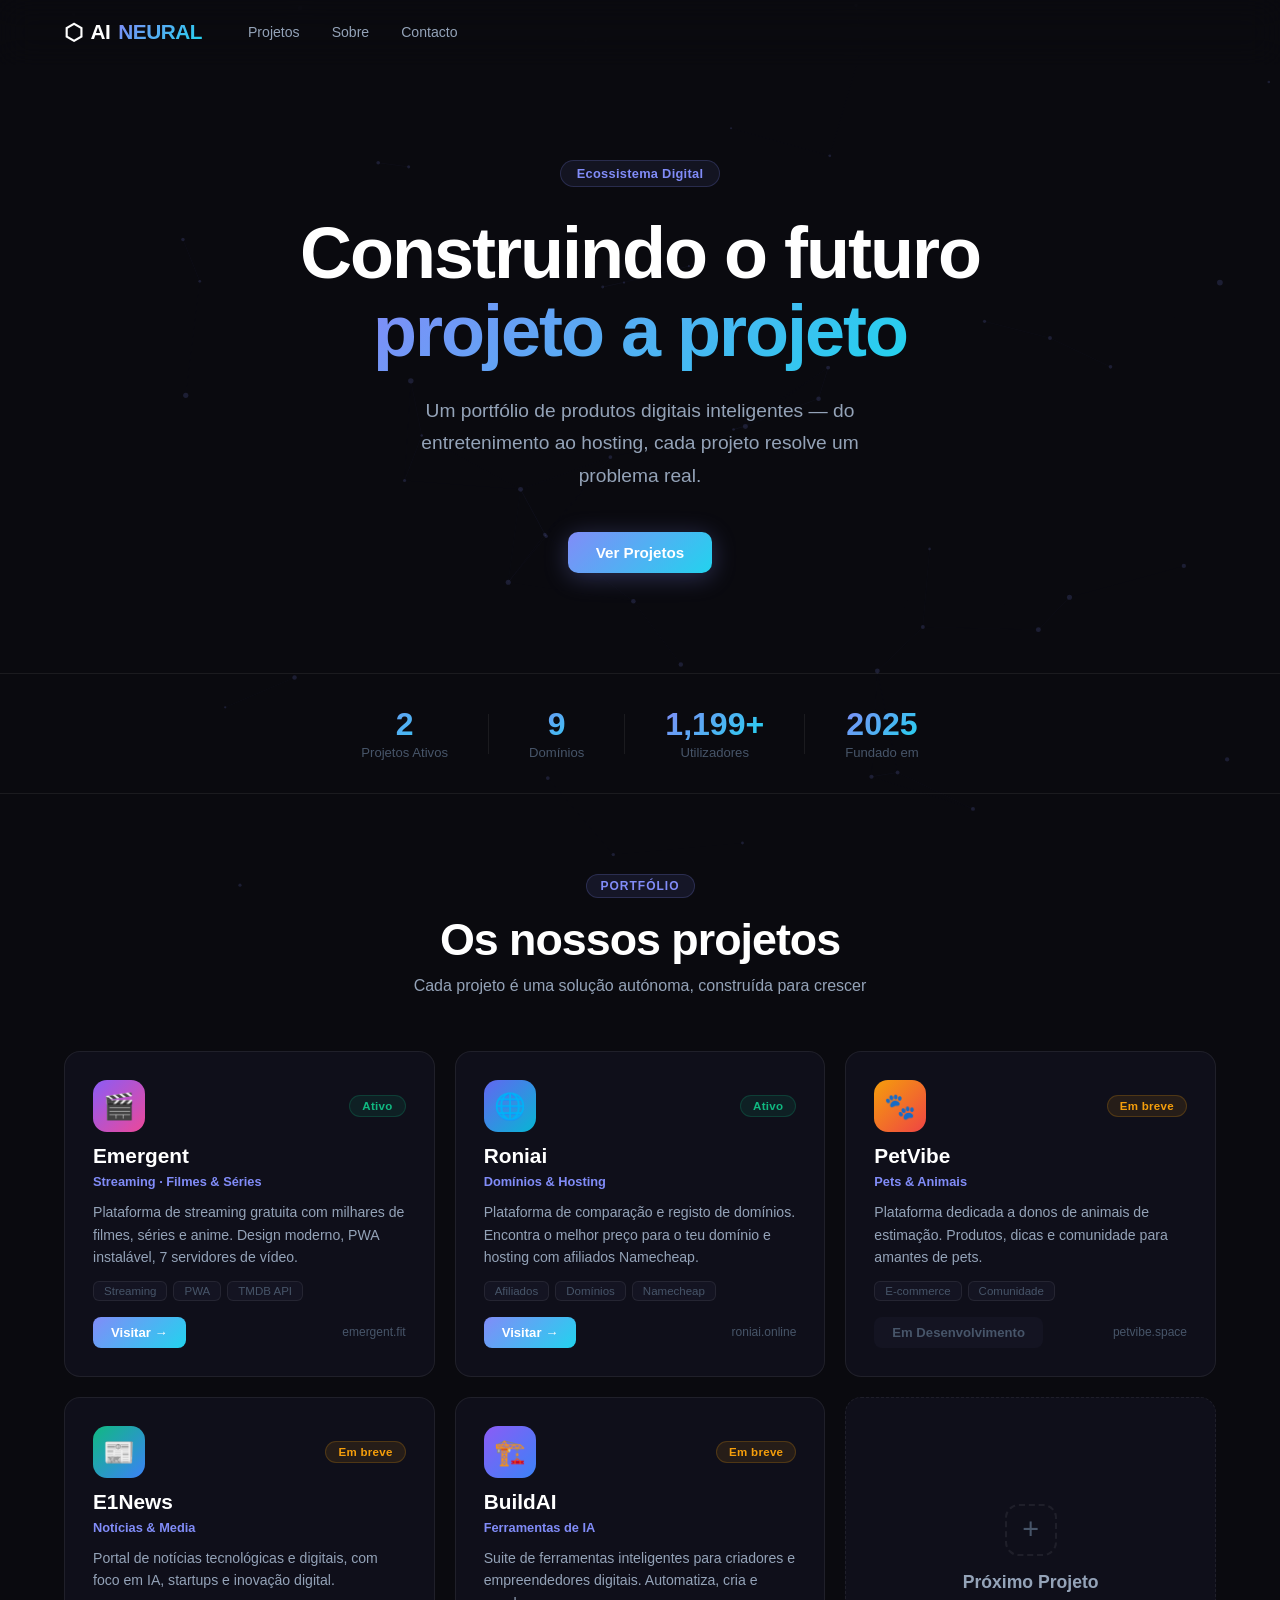
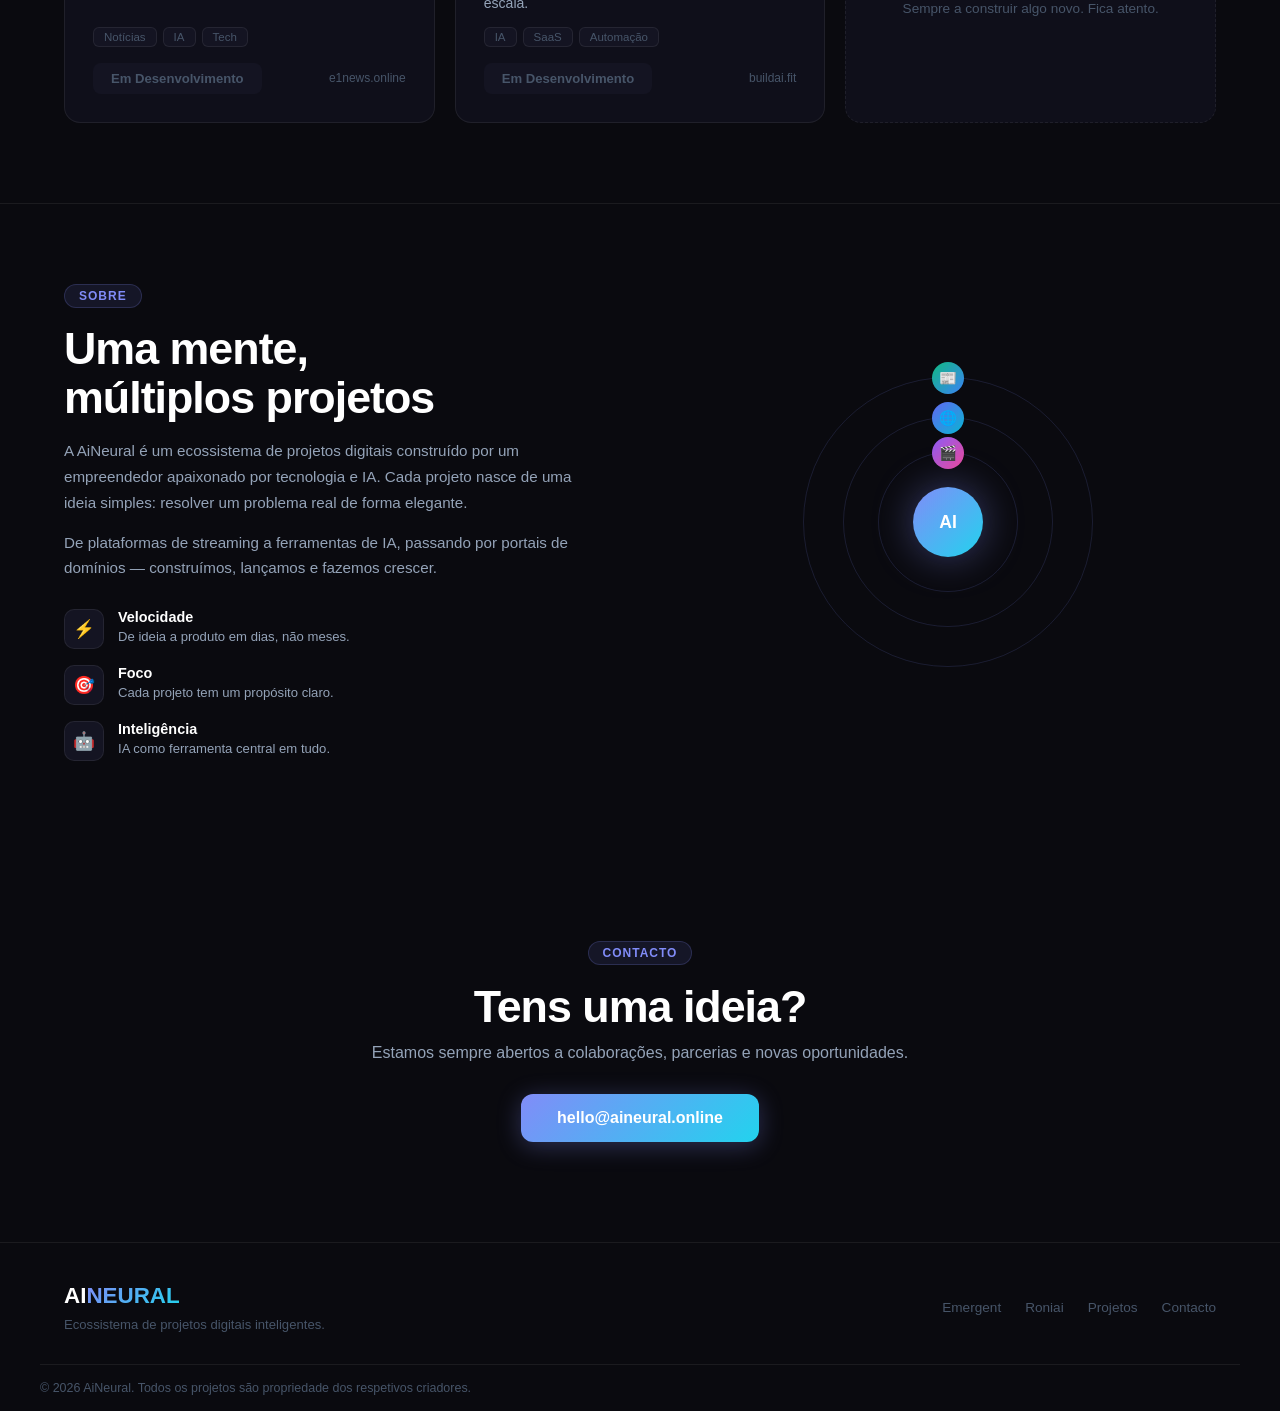
==== index.html @ 032a3f02 "AiNeural - plataforma portfólio de projetos digitais" ====
<!DOCTYPE html>
<html lang="pt">
<head>
  <meta charset="UTF-8">
  <meta name="viewport" content="width=device-width, initial-scale=1.0">
  <title>AiNeural — Ecossistema Digital</title>
  <meta name="description" content="Um ecossistema de projetos digitais inteligentes. Streaming, domínios, e muito mais.">
  <meta name="theme-color" content="#0a0a0f">
  <link rel="stylesheet" href="css/style.css">
  <link rel="icon" href="data:image/svg+xml,<svg xmlns='http://www.w3.org/2000/svg' viewBox='0 0 100 100'><text y='.9em' font-size='90'>🧠</text></svg>">
</head>
<body>

<!-- ─── Canvas neural background ─────────────────────────────────────────── -->
<canvas id="neural-canvas"></canvas>

<!-- ─── Header ───────────────────────────────────────────────────────────── -->
<header>
  <div class="container header-inner">
    <a class="logo" href="#">
      <span class="logo-icon">⬡</span>
      AI<strong>NEURAL</strong>
    </a>
    <nav>
      <a href="#projetos">Projetos</a>
      <a href="#sobre">Sobre</a>
      <a href="#contacto">Contacto</a>
    </nav>
    <button class="hamburger" id="hamburger" onclick="document.getElementById('mobile-nav').classList.toggle('open')">
      <span></span><span></span><span></span>
    </button>
  </div>
</header>

<!-- ─── Mobile Nav ────────────────────────────────────────────────────────── -->
<div class="mobile-nav" id="mobile-nav">
  <button class="mobile-nav-close" onclick="document.getElementById('mobile-nav').classList.remove('open')">✕</button>
  <a href="#projetos" onclick="document.getElementById('mobile-nav').classList.remove('open')">Projetos</a>
  <a href="#sobre" onclick="document.getElementById('mobile-nav').classList.remove('open')">Sobre</a>
  <a href="#contacto" onclick="document.getElementById('mobile-nav').classList.remove('open')">Contacto</a>
</div>

<!-- ─── Hero ──────────────────────────────────────────────────────────────── -->
<section class="hero">
  <div class="container hero-inner">
    <div class="hero-tag">Ecossistema Digital</div>
    <h1>Construindo o futuro<br><span class="gradient-text">projeto a projeto</span></h1>
    <p>Um portfólio de produtos digitais inteligentes — do entretenimento ao hosting, cada projeto resolve um problema real.</p>
    <a href="#projetos" class="btn-primary">Ver Projetos</a>
  </div>
</section>

<!-- ─── Stats ─────────────────────────────────────────────────────────────── -->
<section class="stats-bar">
  <div class="container stats-inner">
    <div class="stat-item">
      <strong id="count-projects">0</strong>
      <span>Projetos Ativos</span>
    </div>
    <div class="stat-divider"></div>
    <div class="stat-item">
      <strong id="count-domains">0</strong>
      <span>Domínios</span>
    </div>
    <div class="stat-divider"></div>
    <div class="stat-item">
      <strong id="count-users">0</strong>
      <span>Utilizadores</span>
    </div>
    <div class="stat-divider"></div>
    <div class="stat-item">
      <strong>2025</strong>
      <span>Fundado em</span>
    </div>
  </div>
</section>

<!-- ─── Projetos ──────────────────────────────────────────────────────────── -->
<section class="projects" id="projetos">
  <div class="container">
    <div class="section-header">
      <div class="section-tag">Portfólio</div>
      <h2>Os nossos projetos</h2>
      <p>Cada projeto é uma solução autónoma, construída para crescer</p>
    </div>

    <div class="projects-grid" id="projects-grid">

      <!-- Emergent -->
      <div class="project-card" data-status="live">
        <div class="project-header">
          <div class="project-icon" style="background: linear-gradient(135deg,#8B5CF6,#EC4899)">🎬</div>
          <div class="project-status live">Ativo</div>
        </div>
        <h3>Emergent</h3>
        <p class="project-tagline">Streaming · Filmes &amp; Séries</p>
        <p class="project-desc">Plataforma de streaming gratuita com milhares de filmes, séries e anime. Design moderno, PWA instalável, 7 servidores de vídeo.</p>
        <div class="project-tags">
          <span>Streaming</span>
          <span>PWA</span>
          <span>TMDB API</span>
        </div>
        <div class="project-footer">
          <a href="https://emergent.fit" target="_blank" class="btn-project">Visitar →</a>
          <span class="project-domain">emergent.fit</span>
        </div>
      </div>

      <!-- Roniai -->
      <div class="project-card" data-status="live">
        <div class="project-header">
          <div class="project-icon" style="background: linear-gradient(135deg,#6366F1,#06B6D4)">🌐</div>
          <div class="project-status live">Ativo</div>
        </div>
        <h3>Roniai</h3>
        <p class="project-tagline">Domínios &amp; Hosting</p>
        <p class="project-desc">Plataforma de comparação e registo de domínios. Encontra o melhor preço para o teu domínio e hosting com afiliados Namecheap.</p>
        <div class="project-tags">
          <span>Afiliados</span>
          <span>Domínios</span>
          <span>Namecheap</span>
        </div>
        <div class="project-footer">
          <a href="https://roniai.online" target="_blank" class="btn-project">Visitar →</a>
          <span class="project-domain">roniai.online</span>
        </div>
      </div>

      <!-- Em breve 1 -->
      <div class="project-card" data-status="soon">
        <div class="project-header">
          <div class="project-icon" style="background: linear-gradient(135deg,#F59E0B,#EF4444)">🐾</div>
          <div class="project-status soon">Em breve</div>
        </div>
        <h3>PetVibe</h3>
        <p class="project-tagline">Pets &amp; Animais</p>
        <p class="project-desc">Plataforma dedicada a donos de animais de estimação. Produtos, dicas e comunidade para amantes de pets.</p>
        <div class="project-tags">
          <span>E-commerce</span>
          <span>Comunidade</span>
        </div>
        <div class="project-footer">
          <span class="btn-project coming">Em Desenvolvimento</span>
          <span class="project-domain">petvibe.space</span>
        </div>
      </div>

      <!-- Em breve 2 -->
      <div class="project-card" data-status="soon">
        <div class="project-header">
          <div class="project-icon" style="background: linear-gradient(135deg,#10B981,#3B82F6)">📰</div>
          <div class="project-status soon">Em breve</div>
        </div>
        <h3>E1News</h3>
        <p class="project-tagline">Notícias &amp; Media</p>
        <p class="project-desc">Portal de notícias tecnológicas e digitais, com foco em IA, startups e inovação digital.</p>
        <div class="project-tags">
          <span>Notícias</span>
          <span>IA</span>
          <span>Tech</span>
        </div>
        <div class="project-footer">
          <span class="btn-project coming">Em Desenvolvimento</span>
          <span class="project-domain">e1news.online</span>
        </div>
      </div>

      <!-- Em breve 3 -->
      <div class="project-card" data-status="soon">
        <div class="project-header">
          <div class="project-icon" style="background: linear-gradient(135deg,#8B5CF6,#3B82F6)">🏗️</div>
          <div class="project-status soon">Em breve</div>
        </div>
        <h3>BuildAI</h3>
        <p class="project-tagline">Ferramentas de IA</p>
        <p class="project-desc">Suite de ferramentas inteligentes para criadores e empreendedores digitais. Automatiza, cria e escala.</p>
        <div class="project-tags">
          <span>IA</span>
          <span>SaaS</span>
          <span>Automação</span>
        </div>
        <div class="project-footer">
          <span class="btn-project coming">Em Desenvolvimento</span>
          <span class="project-domain">buildai.fit</span>
        </div>
      </div>

      <!-- Novo projeto -->
      <div class="project-card new-project">
        <div class="new-project-inner">
          <div class="new-icon">+</div>
          <h3>Próximo Projeto</h3>
          <p>Sempre a construir algo novo. Fica atento.</p>
        </div>
      </div>

    </div>
  </div>
</section>

<!-- ─── Sobre ───────────────────────────────────────────────────────────────── -->
<section class="about" id="sobre">
  <div class="container about-inner">
    <div class="about-text">
      <div class="section-tag">Sobre</div>
      <h2>Uma mente,<br>múltiplos projetos</h2>
      <p>A AiNeural é um ecossistema de projetos digitais construído por um empreendedor apaixonado por tecnologia e IA. Cada projeto nasce de uma ideia simples: resolver um problema real de forma elegante.</p>
      <p>De plataformas de streaming a ferramentas de IA, passando por portais de domínios — construímos, lançamos e fazemos crescer.</p>
      <div class="about-values">
        <div class="value">
          <span class="value-icon">⚡</span>
          <div>
            <strong>Velocidade</strong>
            <p>De ideia a produto em dias, não meses.</p>
          </div>
        </div>
        <div class="value">
          <span class="value-icon">🎯</span>
          <div>
            <strong>Foco</strong>
            <p>Cada projeto tem um propósito claro.</p>
          </div>
        </div>
        <div class="value">
          <span class="value-icon">🤖</span>
          <div>
            <strong>Inteligência</strong>
            <p>IA como ferramenta central em tudo.</p>
          </div>
        </div>
      </div>
    </div>
    <div class="about-visual">
      <div class="orbit-container">
        <div class="orbit-center">AI</div>
        <div class="orbit orbit-1">
          <div class="orbit-dot" style="background:linear-gradient(135deg,#8B5CF6,#EC4899)">🎬</div>
        </div>
        <div class="orbit orbit-2">
          <div class="orbit-dot" style="background:linear-gradient(135deg,#6366F1,#06B6D4)">🌐</div>
        </div>
        <div class="orbit orbit-3">
          <div class="orbit-dot" style="background:linear-gradient(135deg,#10B981,#3B82F6)">📰</div>
        </div>
      </div>
    </div>
  </div>
</section>

<!-- ─── Contacto ───────────────────────────────────────────────────────────── -->
<section class="contact" id="contacto">
  <div class="container contact-inner">
    <div class="section-tag">Contacto</div>
    <h2>Tens uma ideia?</h2>
    <p>Estamos sempre abertos a colaborações, parcerias e novas oportunidades.</p>
    <a href="mailto:hello@aineural.online" class="btn-primary btn-lg">hello@aineural.online</a>
  </div>
</section>

<!-- ─── Footer ─────────────────────────────────────────────────────────────── -->
<footer>
  <div class="container footer-inner">
    <div>
      <span class="footer-logo">AI<strong>NEURAL</strong></span>
      <p>Ecossistema de projetos digitais inteligentes.</p>
    </div>
    <div class="footer-links">
      <a href="https://emergent.fit" target="_blank">Emergent</a>
      <a href="https://roniai.online" target="_blank">Roniai</a>
      <a href="#projetos">Projetos</a>
      <a href="#contacto">Contacto</a>
    </div>
  </div>
  <div class="container footer-bottom">
    <p>© <span id="year"></span> AiNeural. Todos os projetos são propriedade dos respetivos criadores.</p>
  </div>
</footer>

<script src="js/app.js"></script>
</body>
</html>
---- css/style.css ----
/* ─── Variables ───────────────────────────────────────────────────────────── */
:root {
  --bg: #0a0a0f;
  --bg2: #0f0f1a;
  --bg3: #141422;
  --bg4: #1e1e30;
  --border: rgba(255,255,255,0.07);
  --text: #ffffff;
  --text2: #94a3b8;
  --text3: #475569;
  --primary: #818CF8;
  --gradient: linear-gradient(135deg, #818CF8, #22D3EE);
  --glow: rgba(129,140,248,0.15);
  --radius: 16px;
  --transition: 0.2s ease;
}

/* ─── Reset ───────────────────────────────────────────────────────────────── */
*, *::before, *::after { box-sizing: border-box; margin: 0; padding: 0; }
html { scroll-behavior: smooth; }
body { font-family: 'Helvetica Neue', Arial, sans-serif; background: var(--bg); color: var(--text); min-height: 100vh; overflow-x: hidden; }
a { color: inherit; text-decoration: none; }
img { max-width: 100%; }
button { cursor: pointer; border: none; background: none; color: inherit; font: inherit; }
.container { max-width: 1200px; margin: 0 auto; padding: 0 24px; }

/* ─── Neural Canvas ───────────────────────────────────────────────────────── */
#neural-canvas {
  position: fixed; inset: 0; z-index: 0;
  pointer-events: none; opacity: 0.4;
}

/* ─── Gradient Text ───────────────────────────────────────────────────────── */
.gradient-text {
  background: var(--gradient);
  -webkit-background-clip: text;
  -webkit-text-fill-color: transparent;
  background-clip: text;
}

/* ─── Buttons ─────────────────────────────────────────────────────────────── */
.btn-primary {
  display: inline-flex; align-items: center; gap: 8px;
  padding: 12px 28px; border-radius: 10px;
  background: var(--gradient); color: #fff;
  font-weight: 700; font-size: 0.95rem;
  box-shadow: 0 4px 24px rgba(129,140,248,0.3);
  transition: opacity var(--transition), transform var(--transition);
  position: relative; z-index: 1;
}
.btn-primary:hover { opacity: 0.88; transform: translateY(-2px); }
.btn-primary.btn-lg { padding: 15px 36px; font-size: 1rem; border-radius: 12px; }

/* ─── Header ──────────────────────────────────────────────────────────────── */
header {
  position: fixed; top: 0; left: 0; right: 0; z-index: 100;
  background: rgba(10,10,15,0.8);
  backdrop-filter: blur(16px); -webkit-backdrop-filter: blur(16px);
  border-bottom: 1px solid var(--border);
}
.header-inner { display: flex; align-items: center; gap: 24px; height: 64px; position: relative; z-index: 1; }
.logo {
  display: flex; align-items: center; gap: 8px;
  font-size: 1.3rem; font-weight: 800; color: var(--text);
  flex-shrink: 0; letter-spacing: -0.5px;
}
.logo strong { background: var(--gradient); -webkit-background-clip: text; -webkit-text-fill-color: transparent; background-clip: text; }
.logo-icon { font-size: 1.4rem; }
nav { display: flex; gap: 4px; margin-left: 8px; }
nav a { padding: 6px 14px; border-radius: 8px; font-size: 0.88rem; color: var(--text2); transition: color var(--transition), background var(--transition); }
nav a:hover { color: var(--text); background: var(--bg3); }
.hamburger { display: none; flex-direction: column; gap: 5px; padding: 8px; margin-left: auto; }
.hamburger span { width: 22px; height: 2px; background: var(--text); border-radius: 2px; }
.mobile-nav { display: none; position: fixed; inset: 0; background: var(--bg2); z-index: 200; padding: 80px 24px 24px; flex-direction: column; gap: 4px; }
.mobile-nav.open { display: flex; }
.mobile-nav a { padding: 14px 0; font-size: 1rem; border-bottom: 1px solid var(--border); color: var(--text2); }
.mobile-nav-close { position: absolute; top: 20px; right: 20px; font-size: 1.5rem; color: var(--text3); }

/* ─── Section Tag ─────────────────────────────────────────────────────────── */
.section-tag {
  display: inline-block;
  background: rgba(129,140,248,0.1);
  border: 1px solid rgba(129,140,248,0.2);
  color: var(--primary); font-size: 0.75rem;
  font-weight: 700; letter-spacing: 1px;
  text-transform: uppercase; padding: 4px 14px;
  border-radius: 20px; margin-bottom: 16px;
}

/* ─── Hero ────────────────────────────────────────────────────────────────── */
.hero { padding: 160px 0 100px; position: relative; text-align: center; }
.hero-inner { position: relative; z-index: 1; }
.hero-tag {
  display: inline-block;
  background: rgba(129,140,248,0.08);
  border: 1px solid rgba(129,140,248,0.2);
  color: var(--primary); font-size: 0.8rem; font-weight: 600;
  padding: 5px 16px; border-radius: 20px; margin-bottom: 28px;
  letter-spacing: 0.3px;
}
.hero h1 {
  font-size: clamp(2.4rem, 6vw, 4.5rem);
  font-weight: 900; line-height: 1.08;
  letter-spacing: -2px; margin-bottom: 24px;
}
.hero p { color: var(--text2); font-size: clamp(1rem, 2vw, 1.2rem); line-height: 1.7; max-width: 520px; margin: 0 auto 40px; }

/* ─── Stats Bar ───────────────────────────────────────────────────────────── */
.stats-bar { padding: 32px 0; border-top: 1px solid var(--border); border-bottom: 1px solid var(--border); position: relative; z-index: 1; }
.stats-inner { display: flex; align-items: center; justify-content: center; gap: 40px; flex-wrap: wrap; }
.stat-item { text-align: center; }
.stat-item strong { display: block; font-size: 2rem; font-weight: 900; background: var(--gradient); -webkit-background-clip: text; -webkit-text-fill-color: transparent; background-clip: text; }
.stat-item span { font-size: 0.82rem; color: var(--text3); }
.stat-divider { width: 1px; height: 40px; background: var(--border); }

/* ─── Section Header ──────────────────────────────────────────────────────── */
.section-header { text-align: center; margin-bottom: 56px; }
.section-header h2 { font-size: clamp(1.8rem, 4vw, 2.8rem); font-weight: 800; letter-spacing: -1px; margin-bottom: 12px; }
.section-header p { color: var(--text2); font-size: 1rem; }

/* ─── Projects ────────────────────────────────────────────────────────────── */
.projects { padding: 80px 0; position: relative; z-index: 1; }
.projects-grid {
  display: grid;
  grid-template-columns: repeat(auto-fill, minmax(320px, 1fr));
  gap: 20px;
}
.project-card {
  background: var(--bg2);
  border: 1px solid var(--border);
  border-radius: var(--radius);
  padding: 28px;
  transition: border-color var(--transition), box-shadow var(--transition), transform var(--transition);
  display: flex; flex-direction: column; gap: 12px;
}
.project-card:hover { border-color: rgba(129,140,248,0.3); box-shadow: 0 0 40px rgba(129,140,248,0.08); transform: translateY(-3px); }
.project-header { display: flex; align-items: center; justify-content: space-between; }
.project-icon { width: 52px; height: 52px; border-radius: 14px; display: flex; align-items: center; justify-content: center; font-size: 1.6rem; }
.project-status { font-size: 0.72rem; font-weight: 700; padding: 4px 12px; border-radius: 20px; letter-spacing: 0.3px; }
.project-status.live { background: rgba(16,185,129,0.1); color: #10B981; border: 1px solid rgba(16,185,129,0.2); }
.project-status.soon { background: rgba(245,158,11,0.1); color: #F59E0B; border: 1px solid rgba(245,158,11,0.2); }
.project-card h3 { font-size: 1.3rem; font-weight: 800; }
.project-tagline { font-size: 0.8rem; color: var(--primary); font-weight: 600; margin-top: -6px; }
.project-desc { color: var(--text2); font-size: 0.88rem; line-height: 1.6; flex: 1; }
.project-tags { display: flex; flex-wrap: wrap; gap: 6px; }
.project-tags span { background: var(--bg3); border: 1px solid var(--border); color: var(--text3); font-size: 0.72rem; padding: 3px 10px; border-radius: 6px; }
.project-footer { display: flex; align-items: center; justify-content: space-between; margin-top: 4px; }
.btn-project { padding: 8px 18px; border-radius: 8px; background: var(--gradient); color: #fff; font-size: 0.82rem; font-weight: 700; transition: opacity var(--transition); }
.btn-project:hover { opacity: 0.85; }
.btn-project.coming { background: var(--bg3); color: var(--text3); }
.project-domain { font-size: 0.75rem; color: var(--text3); }

/* ─── New Project Card ────────────────────────────────────────────────────── */
.new-project {
  border-style: dashed !important;
  align-items: center; justify-content: center;
  min-height: 240px;
}
.new-project-inner { text-align: center; }
.new-icon { width: 52px; height: 52px; border-radius: 14px; border: 2px dashed var(--border); display: flex; align-items: center; justify-content: center; font-size: 1.8rem; color: var(--text3); margin: 0 auto 16px; }
.new-project h3 { font-size: 1.1rem; color: var(--text2); margin-bottom: 8px; }
.new-project p { font-size: 0.85rem; color: var(--text3); }

/* ─── About ───────────────────────────────────────────────────────────────── */
.about { padding: 80px 0; position: relative; z-index: 1; border-top: 1px solid var(--border); }
.about-inner { display: grid; grid-template-columns: 1fr 1fr; gap: 80px; align-items: center; }
.about-text h2 { font-size: clamp(1.8rem, 3.5vw, 2.8rem); font-weight: 800; letter-spacing: -1px; margin-bottom: 16px; line-height: 1.1; }
.about-text p { color: var(--text2); font-size: 0.95rem; line-height: 1.7; margin-bottom: 14px; }
.about-values { display: flex; flex-direction: column; gap: 16px; margin-top: 28px; }
.value { display: flex; align-items: flex-start; gap: 14px; }
.value-icon { width: 40px; height: 40px; border-radius: 10px; background: var(--bg3); border: 1px solid var(--border); display: flex; align-items: center; justify-content: center; font-size: 1.1rem; flex-shrink: 0; }
.value strong { display: block; font-size: 0.9rem; margin-bottom: 2px; }
.value p { color: var(--text2); font-size: 0.82rem; line-height: 1.5; margin: 0; }

/* ─── Orbit Animation ─────────────────────────────────────────────────────── */
.orbit-container { position: relative; width: 300px; height: 300px; margin: 0 auto; }
.orbit-center {
  position: absolute; top: 50%; left: 50%; transform: translate(-50%,-50%);
  width: 70px; height: 70px; border-radius: 50%;
  background: var(--gradient);
  display: flex; align-items: center; justify-content: center;
  font-size: 1.1rem; font-weight: 900; color: #fff;
  box-shadow: 0 0 40px rgba(129,140,248,0.4);
  z-index: 2;
}
.orbit {
  position: absolute; top: 50%; left: 50%;
  border: 1px solid rgba(129,140,248,0.15);
  border-radius: 50%;
  transform-origin: center center;
}
.orbit-1 { width: 140px; height: 140px; margin: -70px 0 0 -70px; animation: orbit-spin 6s linear infinite; }
.orbit-2 { width: 210px; height: 210px; margin: -105px 0 0 -105px; animation: orbit-spin 10s linear infinite reverse; }
.orbit-3 { width: 290px; height: 290px; margin: -145px 0 0 -145px; animation: orbit-spin 14s linear infinite; }
.orbit-dot {
  position: absolute; top: -16px; left: 50%; margin-left: -16px;
  width: 32px; height: 32px; border-radius: 50%;
  display: flex; align-items: center; justify-content: center;
  font-size: 0.9rem;
}
@keyframes orbit-spin { from { transform: rotate(0deg); } to { transform: rotate(360deg); } }

/* ─── Contact ─────────────────────────────────────────────────────────────── */
.contact { padding: 100px 0; text-align: center; position: relative; z-index: 1; }
.contact-inner { }
.contact h2 { font-size: clamp(1.8rem, 4vw, 2.8rem); font-weight: 800; letter-spacing: -1px; margin-bottom: 12px; }
.contact p { color: var(--text2); margin-bottom: 32px; font-size: 1rem; }

/* ─── Footer ──────────────────────────────────────────────────────────────── */
footer { border-top: 1px solid var(--border); padding: 40px 0 0; position: relative; z-index: 1; }
.footer-inner { display: flex; justify-content: space-between; align-items: center; flex-wrap: wrap; gap: 24px; padding-bottom: 32px; }
.footer-logo { display: block; font-size: 1.4rem; font-weight: 900; margin-bottom: 8px; }
.footer-logo strong { background: var(--gradient); -webkit-background-clip: text; -webkit-text-fill-color: transparent; background-clip: text; }
footer .footer-inner > div > p { font-size: 0.82rem; color: var(--text3); }
.footer-links { display: flex; gap: 24px; flex-wrap: wrap; }
.footer-links a { font-size: 0.85rem; color: var(--text3); transition: color var(--transition); }
.footer-links a:hover { color: var(--text); }
.footer-bottom { border-top: 1px solid var(--border); padding: 16px 0; }
.footer-bottom p { font-size: 0.78rem; color: var(--text3); }

/* ─── Responsive ──────────────────────────────────────────────────────────── */
@media (max-width: 900px) {
  .about-inner { grid-template-columns: 1fr; gap: 48px; }
  .orbit-container { width: 240px; height: 240px; }
  .orbit-1 { width: 110px; height: 110px; margin: -55px 0 0 -55px; }
  .orbit-2 { width: 168px; height: 168px; margin: -84px 0 0 -84px; }
  .orbit-3 { width: 230px; height: 230px; margin: -115px 0 0 -115px; }
}
@media (max-width: 768px) {
  nav { display: none; }
  .hamburger { display: flex; }
  .projects-grid { grid-template-columns: 1fr; }
  .stat-divider { display: none; }
  .stats-inner { gap: 28px; }
  .footer-inner { flex-direction: column; align-items: flex-start; }
}
@media (max-width: 480px) {
  .hero { padding: 120px 0 60px; }
}
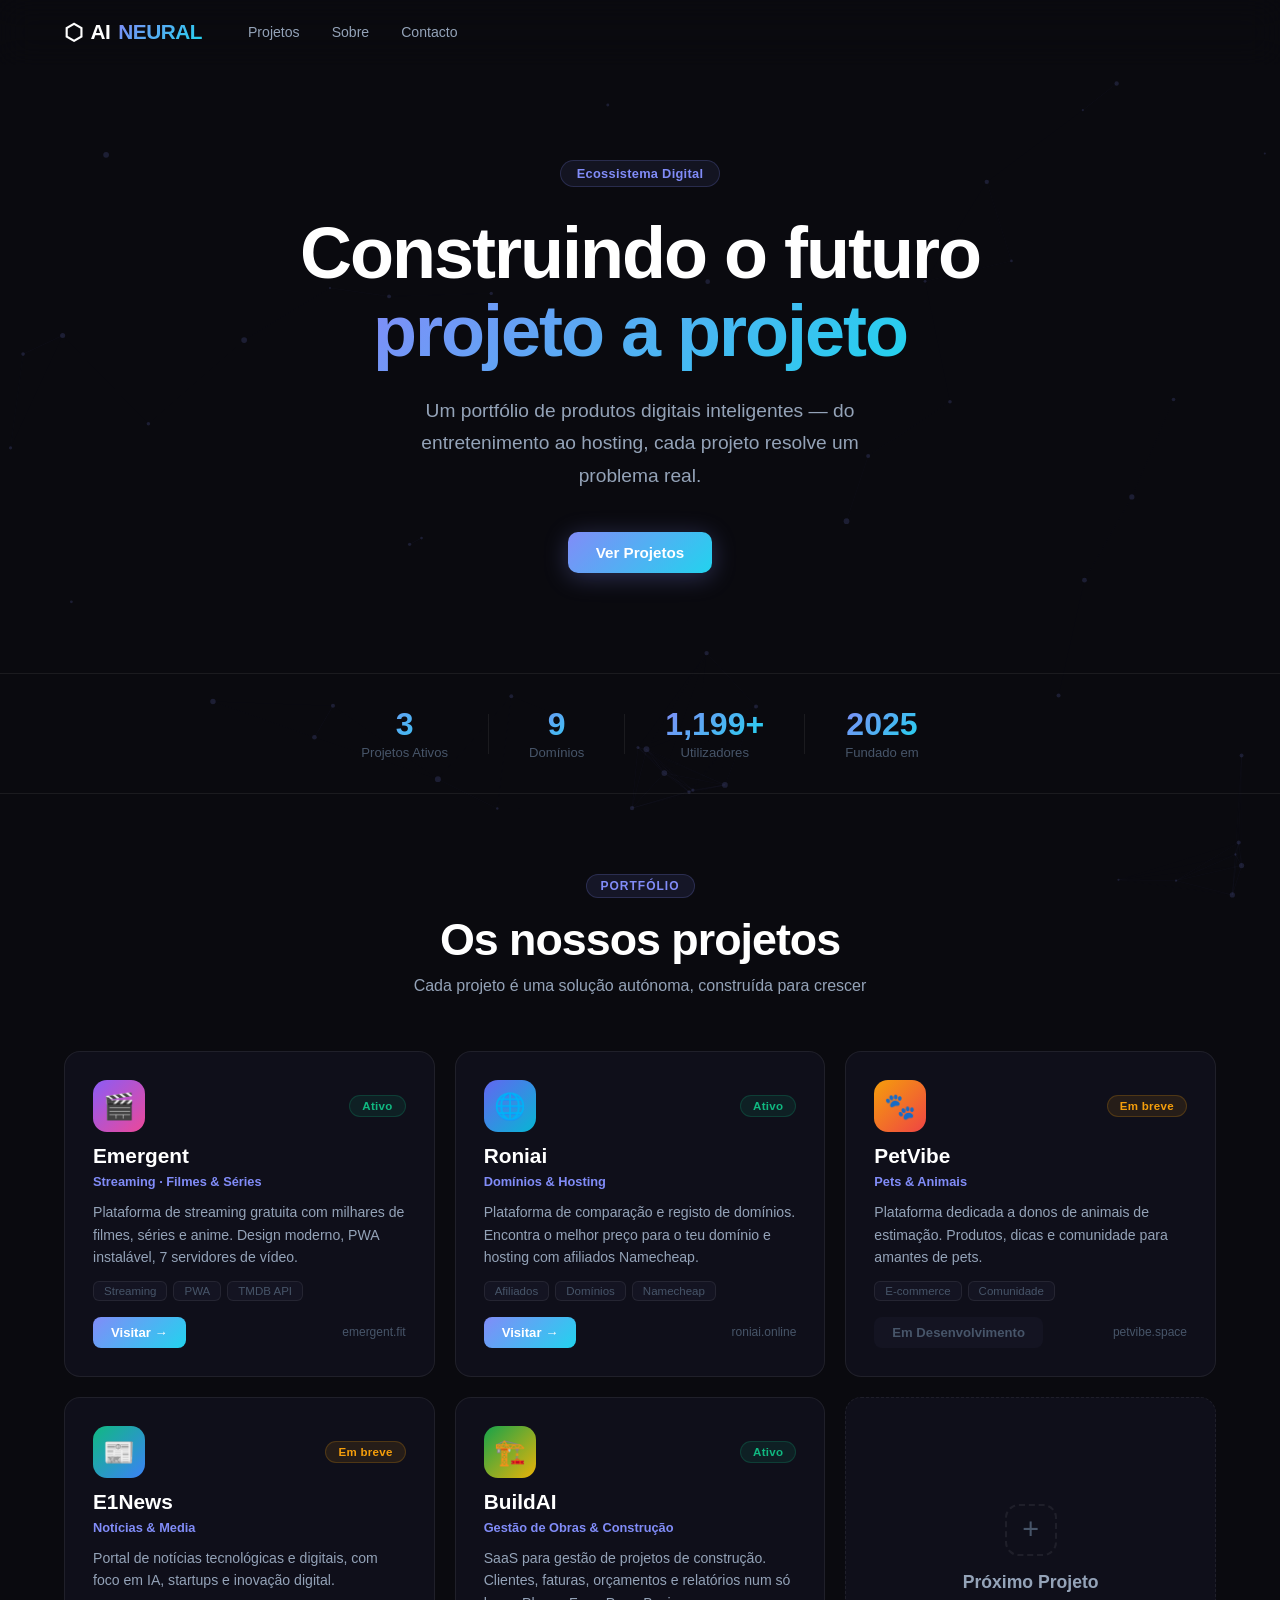
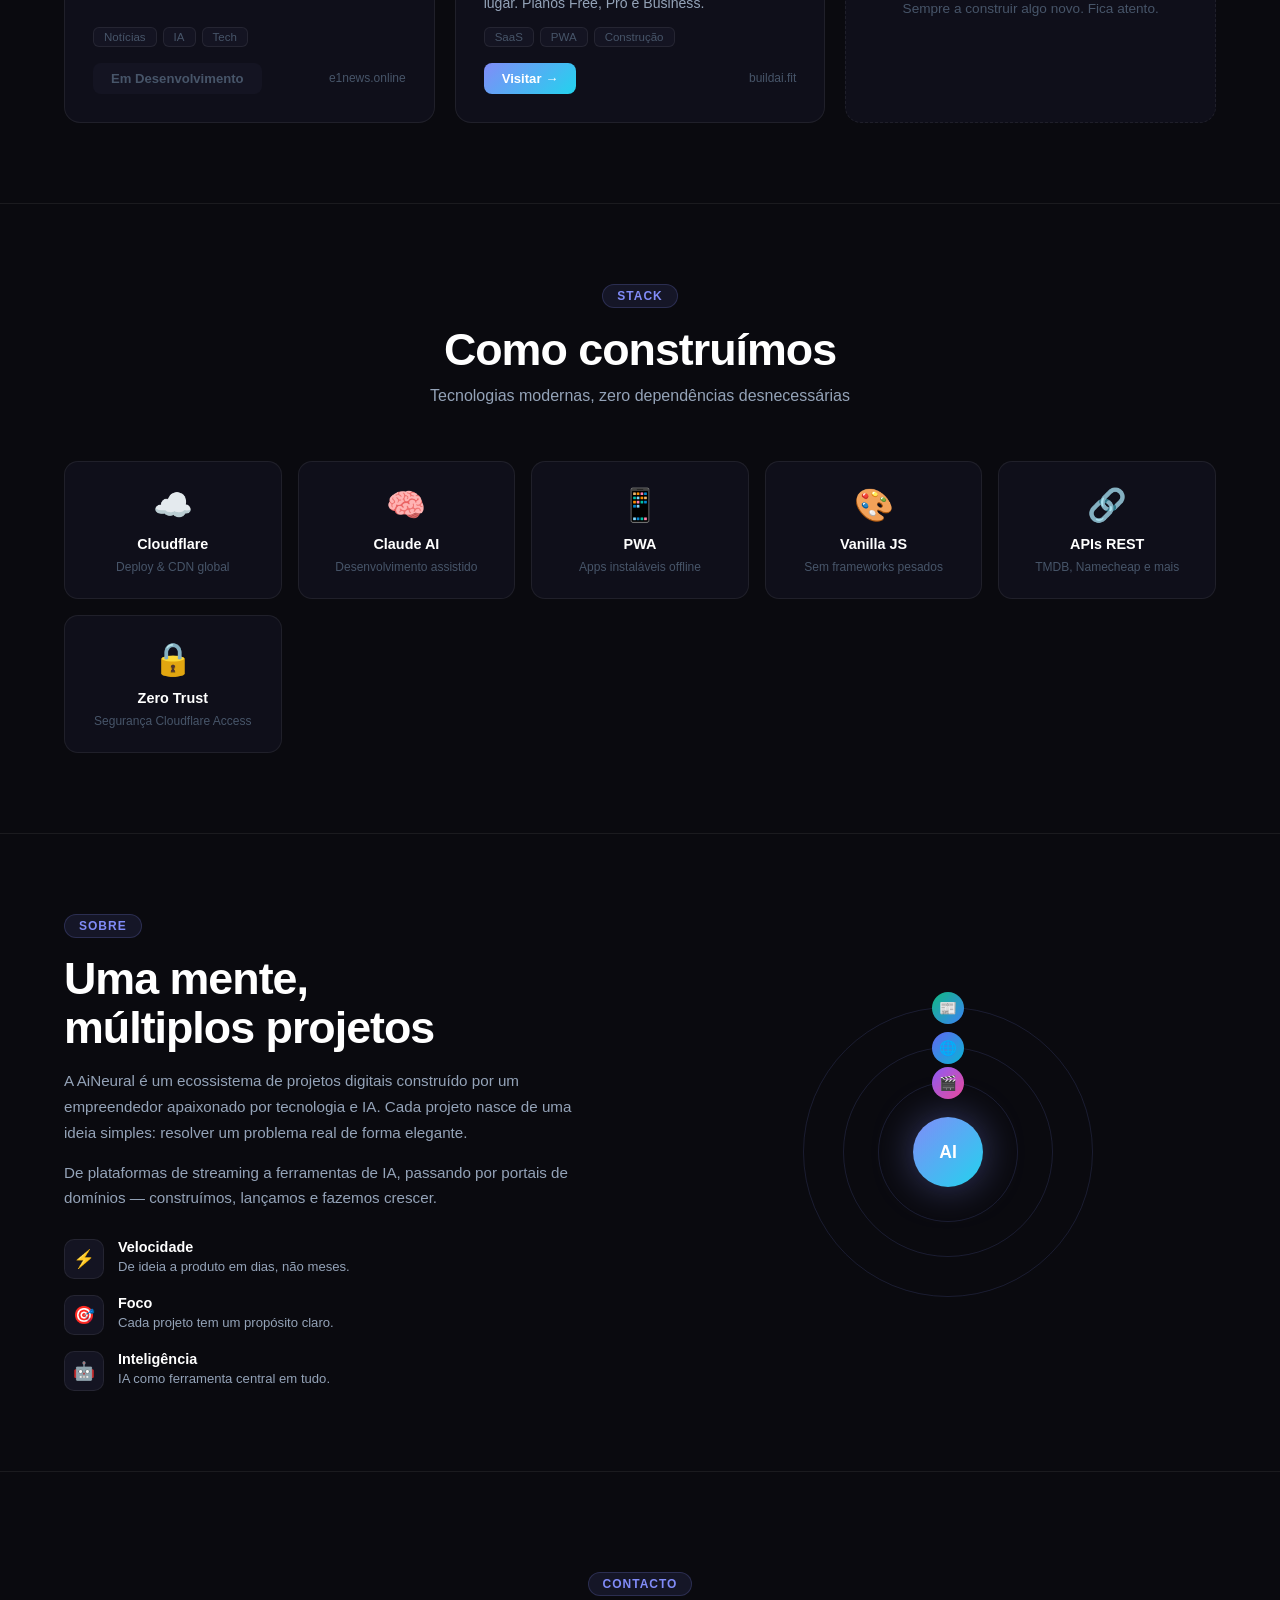
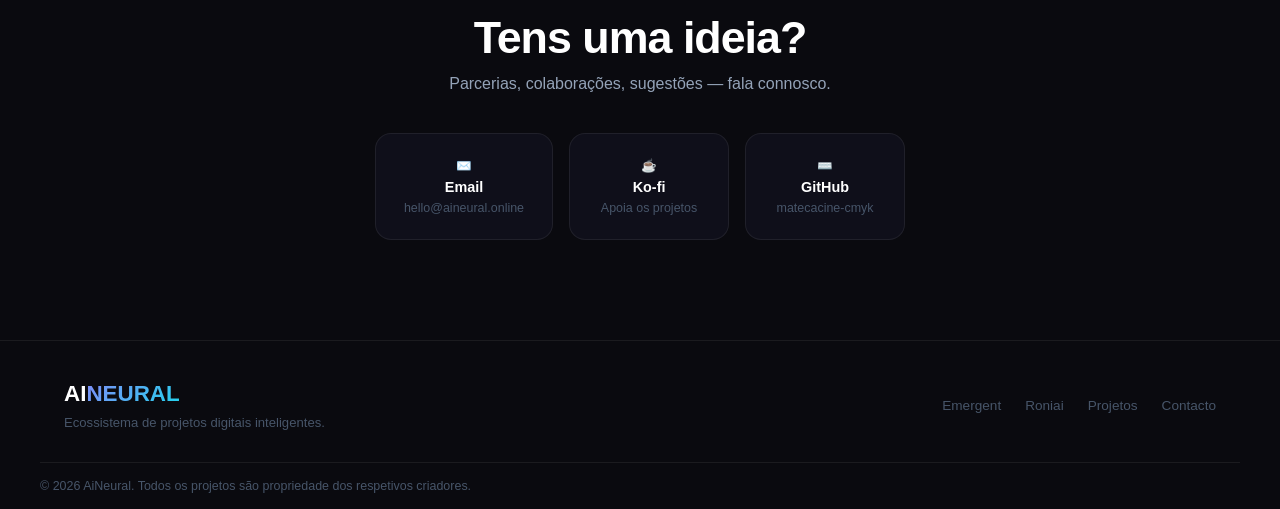
==== commit 4e7e9582: "Update AiNeural: BuildAI live, tech stack section, improved contact - Mark BuildAI as active (was "E" ====
--- a/index.html
+++ b/index.html
@@ -165,22 +165,22 @@
         </div>
       </div>
 
-      <!-- Em breve 3 -->
-      <div class="project-card" data-status="soon">
-        <div class="project-header">
-          <div class="project-icon" style="background: linear-gradient(135deg,#8B5CF6,#3B82F6)">🏗️</div>
-          <div class="project-status soon">Em breve</div>
+      <!-- BuildAI -->
+      <div class="project-card" data-status="live">
+        <div class="project-header">
+          <div class="project-icon" style="background: linear-gradient(135deg,#16a34a,#eab308)">🏗️</div>
+          <div class="project-status live">Ativo</div>
         </div>
         <h3>BuildAI</h3>
-        <p class="project-tagline">Ferramentas de IA</p>
-        <p class="project-desc">Suite de ferramentas inteligentes para criadores e empreendedores digitais. Automatiza, cria e escala.</p>
-        <div class="project-tags">
-          <span>IA</span>
+        <p class="project-tagline">Gestão de Obras &amp; Construção</p>
+        <p class="project-desc">SaaS para gestão de projetos de construção. Clientes, faturas, orçamentos e relatórios num só lugar. Planos Free, Pro e Business.</p>
+        <div class="project-tags">
           <span>SaaS</span>
-          <span>Automação</span>
-        </div>
-        <div class="project-footer">
-          <span class="btn-project coming">Em Desenvolvimento</span>
+          <span>PWA</span>
+          <span>Construção</span>
+        </div>
+        <div class="project-footer">
+          <a href="https://buildai.fit" target="_blank" class="btn-project">Visitar →</a>
           <span class="project-domain">buildai.fit</span>
         </div>
       </div>
@@ -194,6 +194,49 @@
         </div>
       </div>
 
+    </div>
+  </div>
+</section>
+
+<!-- ─── Tech Stack ────────────────────────────────────────────────────────── -->
+<section class="techstack">
+  <div class="container">
+    <div class="section-header">
+      <div class="section-tag">Stack</div>
+      <h2>Como construímos</h2>
+      <p>Tecnologias modernas, zero dependências desnecessárias</p>
+    </div>
+    <div class="tech-grid">
+      <div class="tech-item">
+        <div class="tech-icon">☁️</div>
+        <strong>Cloudflare</strong>
+        <span>Deploy & CDN global</span>
+      </div>
+      <div class="tech-item">
+        <div class="tech-icon">🧠</div>
+        <strong>Claude AI</strong>
+        <span>Desenvolvimento assistido</span>
+      </div>
+      <div class="tech-item">
+        <div class="tech-icon">📱</div>
+        <strong>PWA</strong>
+        <span>Apps instaláveis offline</span>
+      </div>
+      <div class="tech-item">
+        <div class="tech-icon">🎨</div>
+        <strong>Vanilla JS</strong>
+        <span>Sem frameworks pesados</span>
+      </div>
+      <div class="tech-item">
+        <div class="tech-icon">🔗</div>
+        <strong>APIs REST</strong>
+        <span>TMDB, Namecheap e mais</span>
+      </div>
+      <div class="tech-item">
+        <div class="tech-icon">🔒</div>
+        <strong>Zero Trust</strong>
+        <span>Segurança Cloudflare Access</span>
+      </div>
     </div>
   </div>
 </section>
@@ -252,8 +295,24 @@
   <div class="container contact-inner">
     <div class="section-tag">Contacto</div>
     <h2>Tens uma ideia?</h2>
-    <p>Estamos sempre abertos a colaborações, parcerias e novas oportunidades.</p>
-    <a href="mailto:hello@aineural.online" class="btn-primary btn-lg">hello@aineural.online</a>
+    <p>Parcerias, colaborações, sugestões — fala connosco.</p>
+    <div class="contact-cards">
+      <a href="mailto:hello@aineural.online" class="contact-card">
+        <span class="contact-icon">✉️</span>
+        <strong>Email</strong>
+        <span>hello@aineural.online</span>
+      </a>
+      <a href="https://ko-fi.com/emergent" target="_blank" class="contact-card">
+        <span class="contact-icon">☕</span>
+        <strong>Ko-fi</strong>
+        <span>Apoia os projetos</span>
+      </a>
+      <a href="https://github.com/matecacine-cmyk" target="_blank" class="contact-card">
+        <span class="contact-icon">⌨️</span>
+        <strong>GitHub</strong>
+        <span>matecacine-cmyk</span>
+      </a>
+    </div>
   </div>
 </section>
 
--- a/css/style.css
+++ b/css/style.css
@@ -161,6 +161,21 @@
 .new-project h3 { font-size: 1.1rem; color: var(--text2); margin-bottom: 8px; }
 .new-project p { font-size: 0.85rem; color: var(--text3); }
 
+/* ─── Tech Stack ─────────────────────────────────────────────────────────── */
+.techstack { padding: 80px 0; border-top: 1px solid var(--border); position: relative; z-index: 1; }
+.tech-grid { display: grid; grid-template-columns: repeat(auto-fill, minmax(180px, 1fr)); gap: 16px; }
+.tech-item {
+  background: var(--bg2); border: 1px solid var(--border);
+  border-radius: 14px; padding: 24px 20px;
+  display: flex; flex-direction: column; align-items: center;
+  gap: 8px; text-align: center;
+  transition: border-color var(--transition), transform var(--transition);
+}
+.tech-item:hover { border-color: rgba(129,140,248,0.3); transform: translateY(-2px); }
+.tech-icon { font-size: 2rem; margin-bottom: 4px; }
+.tech-item strong { font-size: 0.9rem; font-weight: 700; }
+.tech-item span { font-size: 0.75rem; color: var(--text3); }
+
 /* ─── About ───────────────────────────────────────────────────────────────── */
 .about { padding: 80px 0; position: relative; z-index: 1; border-top: 1px solid var(--border); }
 .about-inner { display: grid; grid-template-columns: 1fr 1fr; gap: 80px; align-items: center; }
@@ -201,10 +216,21 @@
 @keyframes orbit-spin { from { transform: rotate(0deg); } to { transform: rotate(360deg); } }
 
 /* ─── Contact ─────────────────────────────────────────────────────────────── */
-.contact { padding: 100px 0; text-align: center; position: relative; z-index: 1; }
+.contact { padding: 100px 0; text-align: center; position: relative; z-index: 1; border-top: 1px solid var(--border); }
 .contact-inner { }
 .contact h2 { font-size: clamp(1.8rem, 4vw, 2.8rem); font-weight: 800; letter-spacing: -1px; margin-bottom: 12px; }
-.contact p { color: var(--text2); margin-bottom: 32px; font-size: 1rem; }
+.contact p { color: var(--text2); margin-bottom: 40px; font-size: 1rem; }
+.contact-cards { display: flex; gap: 16px; justify-content: center; flex-wrap: wrap; }
+.contact-card {
+  background: var(--bg2); border: 1px solid var(--border);
+  border-radius: 16px; padding: 24px 28px;
+  display: flex; flex-direction: column; align-items: center; gap: 6px;
+  min-width: 160px; transition: border-color var(--transition), transform var(--transition);
+}
+.contact-card:hover { border-color: rgba(129,140,248,0.4); transform: translateY(-3px); }
+.contact-icon { font-size: 1.8rem; }
+.contact-card strong { font-size: 0.9rem; font-weight: 700; }
+.contact-card span { font-size: 0.78rem; color: var(--text3); }
 
 /* ─── Footer ──────────────────────────────────────────────────────────────── */
 footer { border-top: 1px solid var(--border); padding: 40px 0 0; position: relative; z-index: 1; }
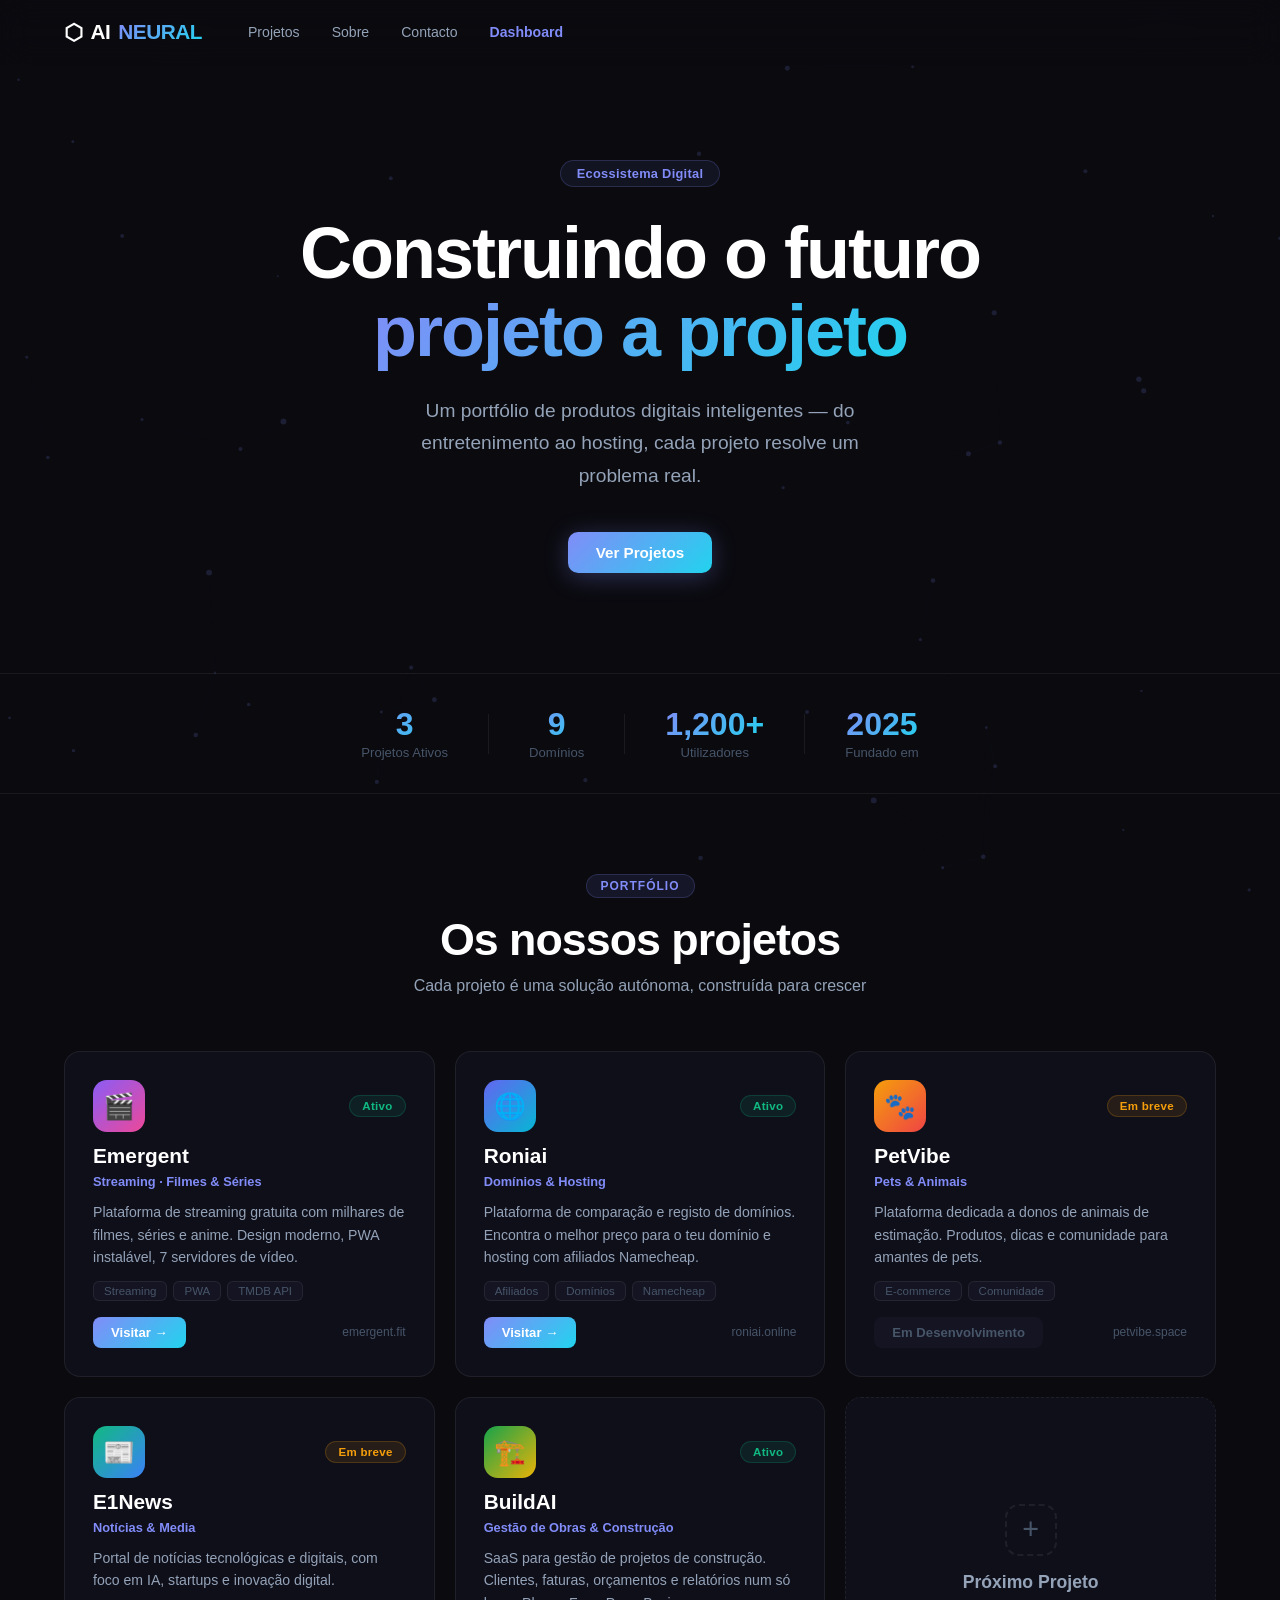
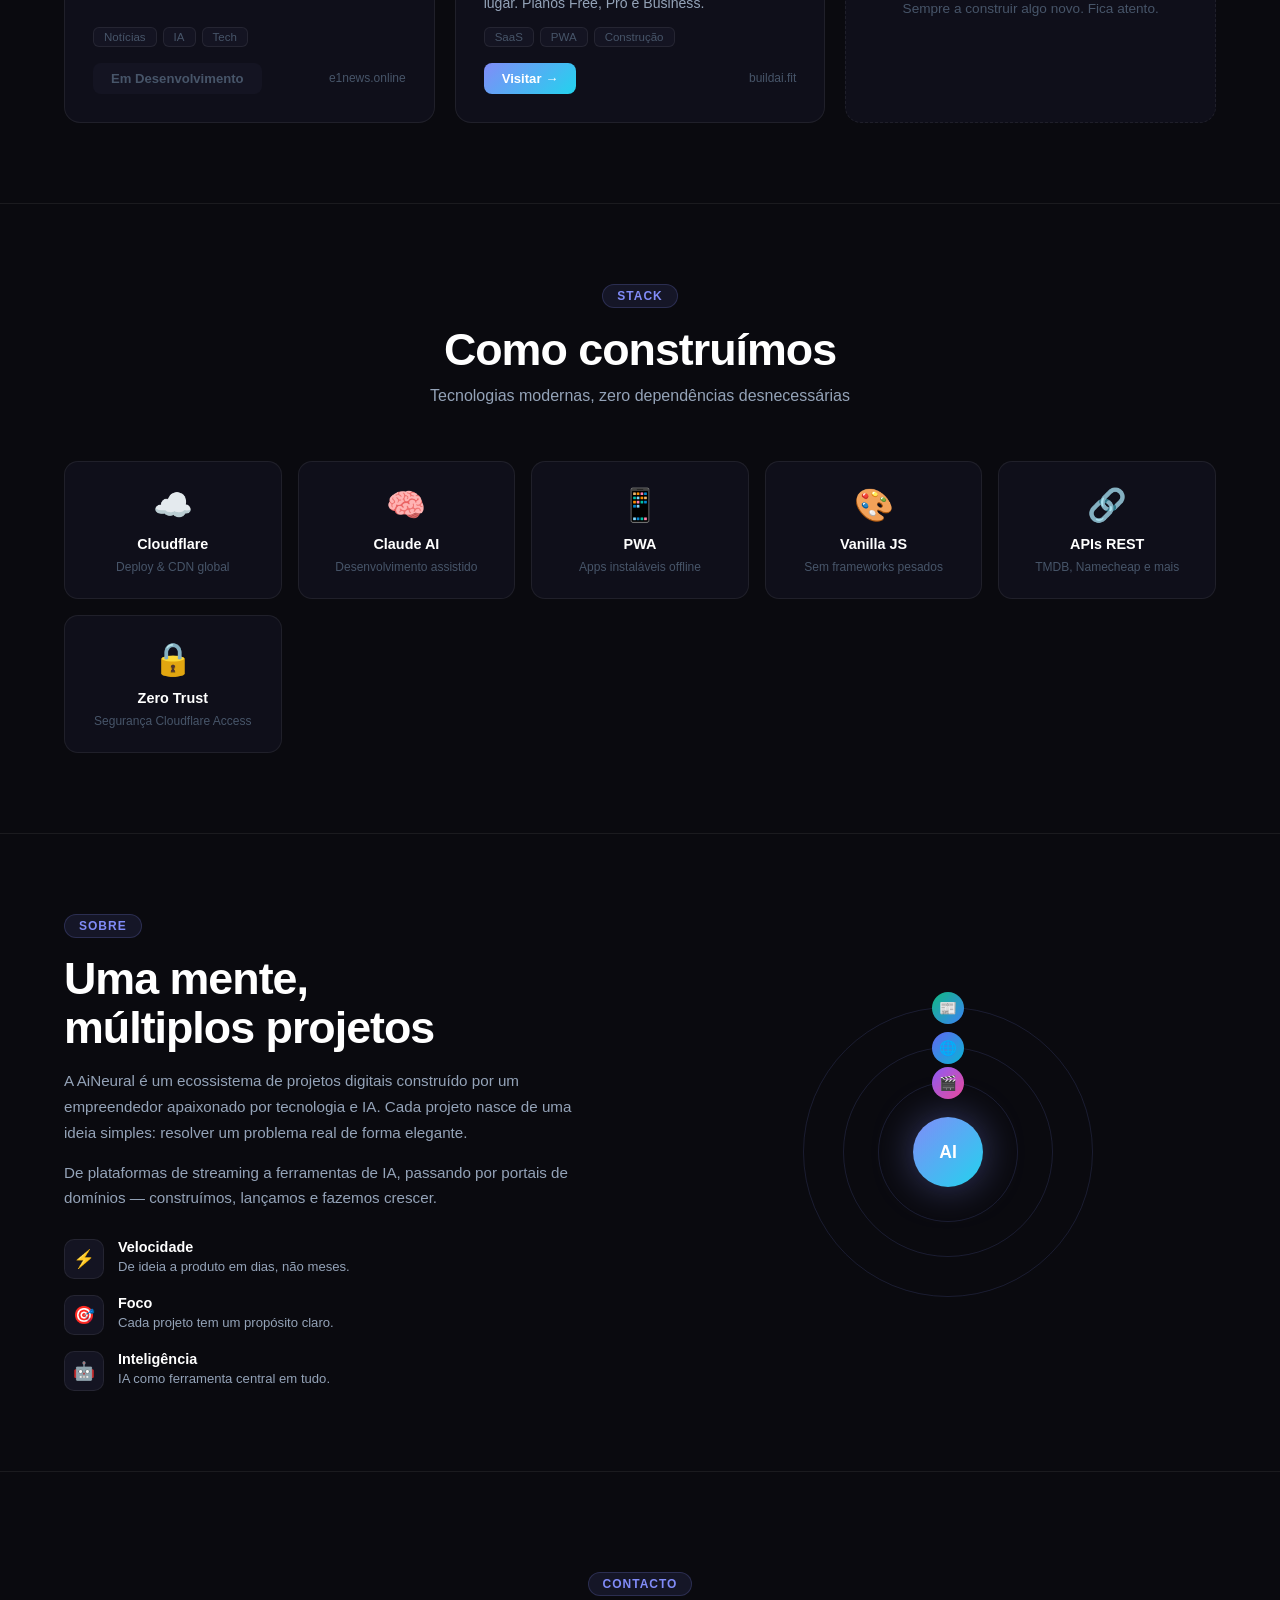
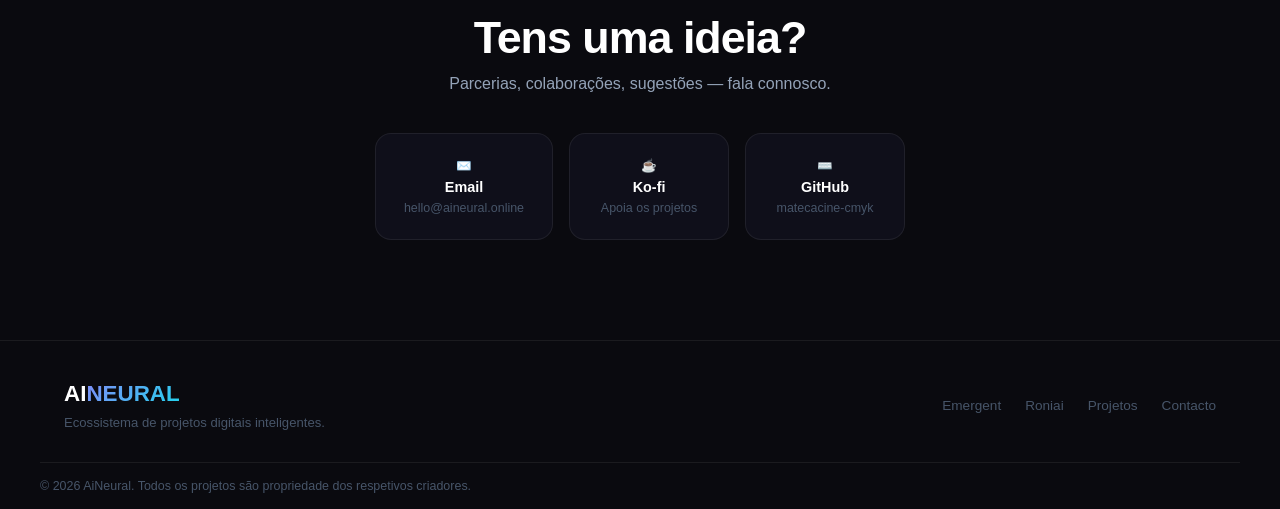
==== commit c5069722: "Add analytics dashboard with login - /dashboard/ - full analytics dashboard with 5 pages - Login scr" ====
--- a/index.html
+++ b/index.html
@@ -25,6 +25,7 @@
       <a href="#projetos">Projetos</a>
       <a href="#sobre">Sobre</a>
       <a href="#contacto">Contacto</a>
+      <a href="/dashboard/" style="color:var(--primary);font-weight:600">Dashboard</a>
     </nav>
     <button class="hamburger" id="hamburger" onclick="document.getElementById('mobile-nav').classList.toggle('open')">
       <span></span><span></span><span></span>
